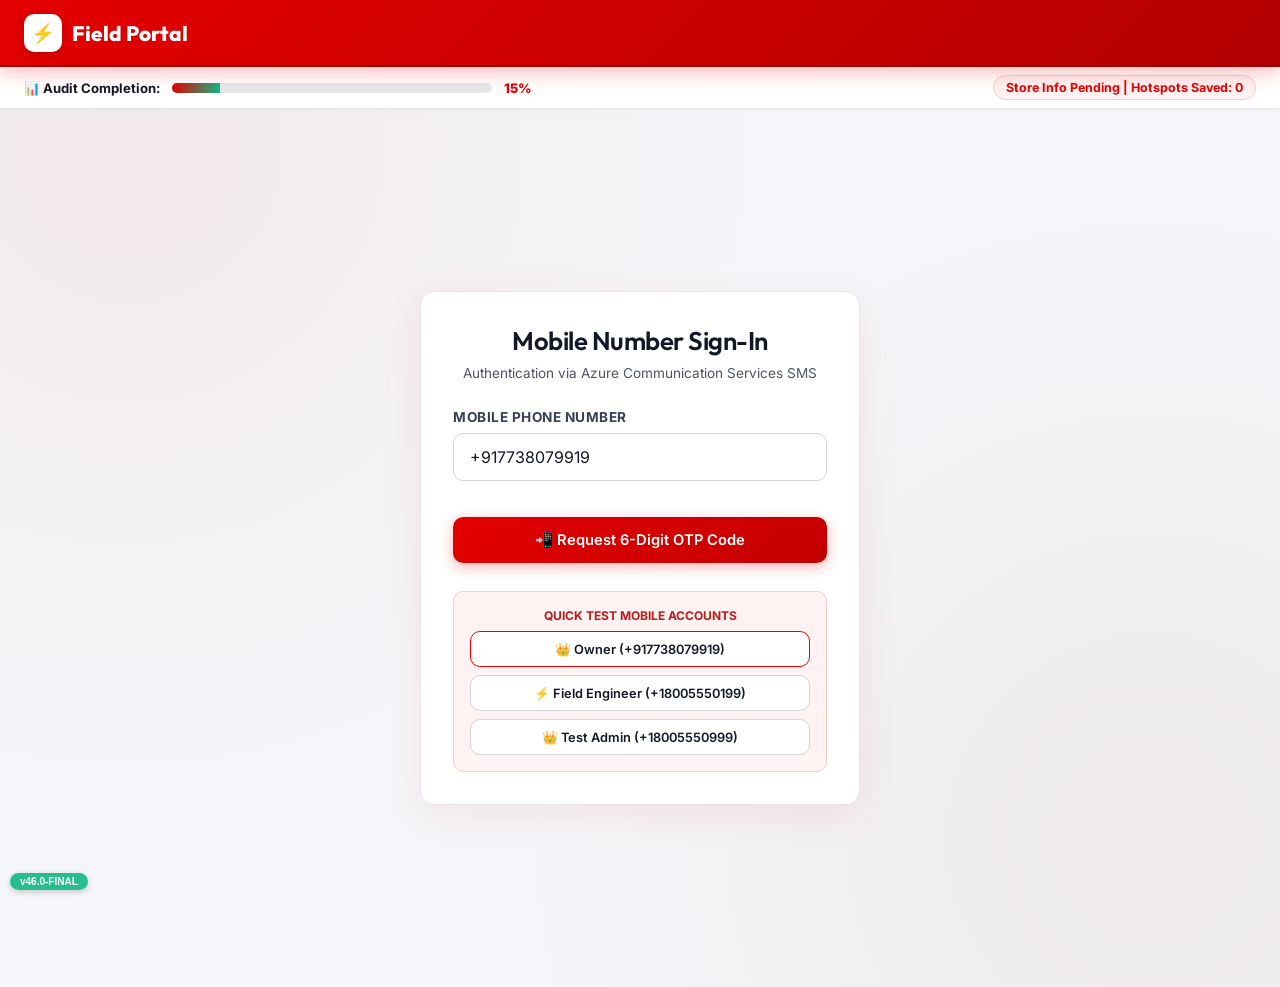
==== frontend/index.html @ d22c5ad5 "FINAL PRODUCTION DEPLOYMENT: Tag release as v46.0-FINAL" ====
<!DOCTYPE html>
<html lang="en">
<head>
    <meta charset="UTF-8">
    <meta name="viewport" content="width=device-width, initial-scale=1.0, maximum-scale=1.0, user-scalable=no">
    <meta name="theme-color" content="#0c1017">
    <meta http-equiv="Cache-Control" content="no-cache, no-store, must-revalidate">
    <meta http-equiv="Pragma" content="no-cache">
    <meta http-equiv="Expires" content="0">
    <meta name="mobile-web-app-capable" content="yes">
    <meta name="apple-mobile-web-app-status-bar-style" content="black-translucent">
    <link rel="manifest" href="manifest.json">
    <link rel="stylesheet" href="css/styles.css">
    <script src="https://cdn.jsdelivr.net/npm/tesseract.js@5/dist/tesseract.min.js"></script>
    <script>
        if ('serviceWorker' in navigator) {
            navigator.serviceWorker.getRegistrations().then(function(registrations) {
                for(let registration of registrations) {
                    registration.unregister();
                }
            });
        }
        if ('caches' in window) {
            caches.keys().then(function(names) {
                for (let name of names) caches.delete(name);
            });
        }
    </script>
</head>
<body>

    <!-- Sticky Mobile App Bar -->
    <header class="glass-header">
        <div class="brand-logo" onclick="app.goHome()" style="cursor: pointer;" title="Go to Home">
            <div class="brand-icon">⚡</div>
            <span class="brand-text">Field Portal</span>
        </div>
        <div class="nav-actions view-hidden" id="nav-actions-auth">
            <button class="btn btn-secondary btn-sm" id="btn-home" onclick="app.goHome()">
                🏠 Home
            </button>
            <div class="user-pill">
                <span id="user-display-mobile">+18005550199</span>
                <span class="role-badge" id="user-role-badge">ENGINEER</span>
            </div>
            <button class="btn btn-secondary btn-sm view-hidden" id="btn-toggle-dashboard">
                📊 Admin
            </button>
            <button class="btn btn-secondary btn-sm" id="btn-logout">
                Sign Out
            </button>
        </div>
    </header>

    <!-- Live Survey Audit Progress Bar -->
    <div id="survey-progress-bar-container" style="background: #ffffff; border-bottom: 1px solid #e5e7eb; padding: 8px 1.5rem; display: flex; align-items: center; justify-content: space-between; gap: 15px; font-size: 0.82rem; font-weight: 600; color: #374151; box-shadow: 0 2px 8px rgba(0,0,0,0.03);">
        <div style="display: flex; align-items: center; gap: 12px; flex: 1;">
            <span style="font-weight: 700; color: #111827;">📊 Audit Completion:</span>
            <div style="flex: 1; max-width: 320px; background: #e5e7eb; height: 10px; border-radius: 999px; overflow: hidden;">
                <div id="survey-progress-fill" style="width: 15%; height: 100%; background: linear-gradient(90deg, #e40000 0%, #10b981 100%); transition: width 0.4s ease;"></div>
            </div>
            <span id="survey-progress-text" style="color: #e40000; font-weight: 800;">15%</span>
        </div>
        <div id="survey-progress-badge" style="background: #fef2f2; color: #e40000; padding: 4px 12px; border-radius: 9999px; border: 1px solid #fecaca; font-size: 0.78rem; font-weight: 700;">
            Store Info Pending | Hotspots Saved: 0
        </div>
    </div>

    <div class="toast-container" id="toast-center"></div>

    <main class="main-content">

        <!-- 1. MOBILE NUMBER + OTP AUTHENTICATION SCREEN -->
        <section id="auth-view" class="auth-container">
            <div class="glass-panel auth-box">
                <div id="otp-step-1">
                    <h2 style="font-size: 1.6rem; margin-bottom: 0.5rem; text-align: center;">Mobile Number Sign-In</h2>
                    <p style="color: var(--text-secondary); text-align: center; font-size: 0.85rem; margin-bottom: 1.75rem;">
                        Authentication via Azure Communication Services SMS
                    </p>

                    <div class="form-group">
                        <label class="form-label" for="auth-mobile">Mobile Phone Number</label>
                        <input type="tel" id="auth-mobile" class="form-input" placeholder="e.g. +917738079919 or 9876543210" value="+917738079919">
                    </div>

                    <button type="button" class="btn btn-primary" style="width: 100%; margin-top: 1rem;" id="btn-send-otp" onclick="app.requestOTP()">
                        📲 Request 6-Digit OTP Code
                    </button>
                </div>

                <div id="otp-step-2" class="view-hidden">
                    <h2 style="font-size: 1.5rem; margin-bottom: 0.4rem; text-align: center;">Enter 6-Digit Verification Code</h2>
                    <p style="color: var(--text-secondary); text-align: center; font-size: 0.85rem; margin-bottom: 1rem;">
                        Sent to <strong id="display-otp-mobile" style="color: var(--accent-cyan);">+18005550199</strong>
                    </p>

                    <div class="otp-grid">
                        <input type="text" maxlength="1" class="otp-field" id="otp-1" inputmode="numeric">
                        <input type="text" maxlength="1" class="otp-field" id="otp-2" inputmode="numeric">
                        <input type="text" maxlength="1" class="otp-field" id="otp-3" inputmode="numeric">
                        <input type="text" maxlength="1" class="otp-field" id="otp-4" inputmode="numeric">
                        <input type="text" maxlength="1" class="otp-field" id="otp-5" inputmode="numeric">
                        <input type="text" maxlength="1" class="otp-field" id="otp-6" inputmode="numeric">
                    </div>

                    <div style="text-align: center; font-size: 0.85rem; color: var(--text-secondary); margin-bottom: 1.25rem;">
                        OTP Expires in: <span id="otp-timer" style="color: var(--accent-cyan); font-weight: 700;">05:00</span>
                    </div>

                    <button type="button" class="btn btn-primary" style="width: 100%;" id="btn-verify-otp" onclick="app.verifyOTP()">
                        🔐 Verify OTP & Access Field Portal
                    </button>

                    <div style="margin-top: 1.25rem; text-align: center;">
                        <a href="#" onclick="app.resetOTPStep(); return false;" style="color: var(--text-secondary); font-size: 0.85rem; text-decoration: none;">Change Mobile Number</a>
                    </div>
                </div>

                <!-- Instant Demo Account Buttons -->
                <div style="margin-top: 1.75rem; background: #fef2f2; border: 1px solid #fecaca; padding: 1rem; border-radius: 10px; text-align: center;">
                    <div style="font-size: 0.75rem; color: #b91c1c; font-weight: 700; text-transform: uppercase; margin-bottom: 8px;">Quick Test Mobile Accounts</div>
                    <div style="display: flex; flex-direction: column; gap: 8px;">
                        <button type="button" class="btn btn-secondary btn-sm" style="border-color: var(--accent-cyan);" onclick="app.fillDemo('+917738079919')">👑 Owner (+917738079919)</button>
                        <button type="button" class="btn btn-secondary btn-sm" onclick="app.fillDemo('+18005550199')">⚡ Field Engineer (+18005550199)</button>
                        <button type="button" class="btn btn-secondary btn-sm" onclick="app.fillDemo('+18005550999')">👑 Test Admin (+18005550999)</button>
                    </div>
                </div>
            </div>
        </section>

        <!-- 2. FIELD ENGINEER MOBILE SURVEY VIEW -->
        <section id="survey-view" class="view-hidden">
            <div class="glass-panel" style="padding: 1rem 1.25rem; margin-bottom: 1.25rem; background: linear-gradient(90deg, #ffffff 0%, #fef2f2 100%); border-left: 4px solid #e40000; display: flex; justify-content: space-between; align-items: center;">
                <div>
                    <span style="font-size: 0.75rem; color: #e40000; font-weight: 700; text-transform: uppercase;">Active Mobile Survey</span>
                    <h3 id="current-store-title" style="font-size: 1.2rem; margin-top: 2px;">Store: Not Started</h3>
                </div>
                <div style="display: flex; gap: 8px; align-items: center;">
                    <button type="button" class="btn btn-secondary btn-sm" onclick="app.openAdminDashboardModal()" style="background: linear-gradient(135deg, #1e293b 0%, #0f172a 100%); color: #38bdf8; border: 1px solid #38bdf8; font-weight: 700; cursor: pointer;">
                        👑 Admin All Stores
                    </button>
                    <span id="survey-id-badge" style="background: #ffffff; color: #e40000; font-weight: 700; padding: 4px 10px; border-radius: 6px; font-size: 0.75rem; border: 1px solid #fecaca;">No ID</span>
                </div>
            </div>

            <!-- Touch Mobile Tab Bar -->
            <div class="tabs-wrapper">
                <div class="tabs-container" id="tabs-bar-container">
                    <button class="tab-btn active" data-tab="tab-1">📋 1. Store & HW</button>
                    <button class="tab-btn" data-tab="tab-2">📡 2. Gate Left</button>
                    <button class="tab-btn" data-tab="tab-3">📡 3. Gate Right</button>
                    <button class="tab-btn" data-tab="tab-4">📡 4. Centre</button>
                    <button class="tab-btn" data-tab="tab-5">📡 5. Reception</button>
                    <button class="tab-btn" data-tab="tab-6">📡 6. Back Office</button>
                    <button class="tab-btn" data-tab="tab-7">📡 7. Back Corner</button>
                    <button class="tab-btn" style="background: linear-gradient(135deg, #e40000 0%, #b30000 100%); color: #ffffff; border-color: #e40000; font-weight: 700; box-shadow: 0 4px 12px rgba(228, 0, 0, 0.3);" onclick="app.promptAddCustomHotspot()">➕ Add Custom Hotspot</button>
                    <button class="tab-btn" data-tab="tab-8">🏆 PDF Export</button>
                </div>
            </div>

            <!-- TAB 1: STORE INFO & HARDWARE AUDIT -->
            <div id="tab-1" class="tab-content active glass-panel" style="padding: 1.5rem;">
                <h3 style="font-size: 1.3rem; margin-bottom: 0.4rem;">Store Metadata & Hardware Inventory</h3>
                <p style="color: var(--text-secondary); margin-bottom: 1.5rem; font-size: 0.85rem;">Enter store site location and verify physical repeating & small cell hardware status.</p>

                <div class="form-group">
                    <label class="form-label" for="store-name-input">Store Name / Site ID</label>
                    <input type="text" id="store-name-input" class="form-input" placeholder="e.g. AOR MUAR-6090 Seawood" value="AOR MUAR-6090 Seawood">
                </div>

                <div class="hardware-grid">
                    <!-- Repeater Card -->
                    <div class="glass-panel hardware-card">
                        <h4 style="font-size: 1.1rem; margin-bottom: 1rem; color: var(--accent-cyan);">📡 Network Repeater</h4>
                        
                        <div class="toggle-row">
                            <span style="font-weight: 500; font-size: 0.9rem;">Repeater Present</span>
                            <label class="switch">
                                <input type="checkbox" id="toggle-rep-present" checked>
                                <span class="slider"></span>
                            </label>
                        </div>

                        <div class="toggle-row">
                            <span style="font-weight: 500; font-size: 0.9rem;">Repeater Working</span>
                            <label class="switch">
                                <input type="checkbox" id="toggle-rep-working" checked>
                                <span class="slider"></span>
                            </label>
                        </div>

                        <div class="form-group" style="margin-top: 1rem;">
                            <label class="form-label">Physical Photo Proof</label>
                            <div class="dropzone-box" id="drop-repeater" onclick="document.getElementById('file-rep').click();">
                                <div class="dropzone-icon">📷</div>
                                <div style="font-weight: 600; font-size: 0.9rem;">Take / Select Repeater Snap</div>
                                <img src="" id="thumb-repeater" class="thumb-preview" alt="Repeater Preview">
                                <input type="file" id="file-rep" accept="image/*" capture="environment" style="display: none;" onchange="app.handlePhotoUpload(this, 'repeater')">
                            </div>
                        </div>
                    </div>

                    <!-- 5G Small Cell Card -->
                    <div class="glass-panel hardware-card" style="border-left-color: var(--accent-violet);">
                        <h4 style="font-size: 1.1rem; margin-bottom: 1rem; color: var(--accent-violet);">⚡ 5G Small Cell</h4>
                        
                        <div class="toggle-row">
                            <span style="font-weight: 500; font-size: 0.9rem;">5G Small Cell Present</span>
                            <label class="switch">
                                <input type="checkbox" id="toggle-sc-present" checked>
                                <span class="slider"></span>
                            </label>
                        </div>

                        <div class="toggle-row">
                            <span style="font-weight: 500; font-size: 0.9rem;">5G Small Cell Working</span>
                            <label class="switch">
                                <input type="checkbox" id="toggle-sc-working" checked>
                                <span class="slider"></span>
                            </label>
                        </div>

                        <div class="form-group" style="margin-top: 1rem;">
                            <label class="form-label">Physical Photo Proof</label>
                            <div class="dropzone-box" id="drop-sc" onclick="document.getElementById('file-sc').click();">
                                <div class="dropzone-icon">📷</div>
                                <div style="font-weight: 600; font-size: 0.9rem;">Take / Select Small Cell Snap</div>
                                <img src="" id="thumb-sc" class="thumb-preview" alt="Small Cell Preview">
                                <input type="file" id="file-sc" accept="image/*" capture="environment" style="display: none;" onchange="app.handlePhotoUpload(this, 'sc')">
                            </div>
                        </div>
                    </div>
                </div>

                <div class="form-group" style="margin-top: 1.5rem;">
                    <label class="form-label" for="store-remarks-input">📝 General Store Audit Remarks / Engineer Notes (Optional)</label>
                    <textarea id="store-remarks-input" class="form-input" rows="2" style="resize: vertical; font-family: inherit;" placeholder="Enter site access issues, power backup details, overall coverage observations..."></textarea>
                </div>

                <div style="margin-top: 2rem;">
                    <button class="btn btn-primary" id="btn-save-tab-1" onclick="app.saveStoreHardwareAudit()">
                        💾 Save Hardware Audit & Proceed ➔
                    </button>
                </div>
            </div>

            <div id="hotspots-container-block"></div>

            <!-- TAB 8: FINAL PREVIEW & EXECUTIVE PDF/EXCEL EXPORT -->
            <div id="tab-8" class="tab-content glass-panel" style="padding: 1.5rem;">
                <div style="margin-bottom: 1.5rem; border-bottom: 1px solid var(--border-glass); padding-bottom: 1rem;">
                    <span style="color: var(--accent-cyan); font-size: 0.75rem; font-weight: 700; text-transform: uppercase;">Audit Export Center</span>
                    <h3 style="font-size: 1.4rem; margin-top: 2px;">Executive Audit Report & Export Center (PDF / Excel)</h3>
                </div>

                <div class="form-group" style="margin-bottom: 1.5rem; background: rgba(255,255,255,0.03); padding: 1rem; border-radius: var(--radius-sm); border: 1px solid var(--border-glass);">
                    <label class="form-label" for="store-remarks-input" style="font-weight: 600; color: var(--accent-cyan);">📝 Final Overall Field Audit Remarks / Site Issues (Optional)</label>
                    <textarea id="store-remarks-input" class="form-input" rows="3" style="resize: vertical; font-family: inherit;" placeholder="Enter overall store site observations, hardware constraints, coverage issues, or recommendations..."></textarea>
                </div>

                <div style="display: flex; gap: 10px; margin-bottom: 1.5rem; flex-wrap: wrap;">
                    <button class="btn btn-primary" id="btn-download-pdf" onclick="app.downloadExecutivePDF()">
                        📑 Export Executive PDF Report
                    </button>
                    <button class="btn btn-primary" style="background: linear-gradient(135deg, #10b981 0%, #059669 100%); border-color: #059669;" id="btn-download-excel" onclick="app.downloadExecutiveExcel()">
                        📊 Export Store Excel (.csv) Report
                    </button>
                    <button class="btn btn-secondary" onclick="app.copyExecutiveSummary()">
                        📋 Copy Summary Text
                    </button>
                    <button class="btn btn-secondary" style="background: #25D366; color: #ffffff; border-color: #25D366; font-weight: 700;" onclick="app.shareViaWhatsApp()">
                        💬 Share on WhatsApp
                    </button>
                    <button class="btn btn-secondary" style="background: #0088cc; color: #ffffff; border-color: #0088cc; font-weight: 700;" onclick="app.shareViaTelegram()">
                        ✈️ Share on Telegram
                    </button>
                    <button class="btn btn-secondary" onclick="app.refreshReportPreview()">
                        🔄 Refresh Preview
                    </button>
                </div>

                <div style="background: #ffffff; border-radius: var(--radius-sm); padding: 0.5rem; box-shadow: 0 10px 30px rgba(0,0,0,0.6); overflow-y: auto; max-height: 600px; border: 1px solid var(--border-glass);" id="report-preview-viewport">
                    <div style="padding: 2rem; text-align: center; color: #718096;">
                        ⏳ Loading report preview...
                    </div>
                </div>
            </div>
        </section>

        <!-- 3. REPORT AUTHENTICATOR / OWNER EXECUTIVE COMMAND CENTER -->
        <section id="admin-view" class="view-hidden">
            <div style="display: flex; justify-content: space-between; align-items: center; margin-bottom: 1.5rem; flex-wrap: wrap; gap: 1rem;">
                <div>
                    <span style="font-size: 0.75rem; color: var(--accent-violet); font-weight: 700; text-transform: uppercase;">Owner & Report Authenticator Command Center</span>
                    <h2 style="font-size: 1.6rem; margin-top: 2px;">📊 Master Store Audit Analytics & Exports</h2>
                </div>
                <div>
                    <button class="btn btn-primary" style="background: linear-gradient(135deg, #10b981 0%, #059669 100%);" onclick="app.downloadFilteredExcel()">
                        📥 Export Master Excel (.csv) Spreadsheet
                    </button>
                </div>
            </div>

            <!-- KPI Scorecard Grid -->
            <div class="kpi-grid">
                <div class="glass-panel kpi-stat-card">
                    <div class="kpi-number" id="stat-total-surveys">0</div>
                    <div class="kpi-title">Completed Store Audits</div>
                </div>
                <div class="glass-panel kpi-stat-card" style="border-bottom-color: var(--accent-cyan);">
                    <div class="kpi-number" id="stat-total-engineers">0</div>
                    <div class="kpi-title">Active Field Engineers</div>
                </div>
                <div class="glass-panel kpi-stat-card">
                    <div class="kpi-number" id="stat-total-hotspots">0</div>
                    <div class="kpi-title">Hotspots Surveyed</div>
                </div>
                <div class="glass-panel kpi-stat-card" style="border-bottom-color: var(--success-green);">
                    <div class="kpi-number" id="stat-repeater-rate" style="color: var(--success-green); -webkit-text-fill-color: initial;">100%</div>
                    <div class="kpi-title">Repeater Operational Rate</div>
                </div>
            </div>

            <!-- Master Excel Data Sheet Container -->
            <div class="glass-panel" style="padding: 1.5rem;">
                <div style="display: flex; justify-content: space-between; align-items: center; margin-bottom: 1rem; flex-wrap: wrap; gap: 10px;">
                    <h3 style="font-size: 1.2rem; font-family: 'Outfit', sans-serif;">📋 Live Store Survey Master Ledger</h3>
                    
                    <div style="max-width: 280px; width: 100%;">
                        <input type="text" id="admin-search-input" class="form-input" placeholder="🔍 Quick Search ID, Name..." style="min-height: 38px; font-size: 0.85rem;" oninput="app.filterAdminTable()">
                    </div>
                </div>

                <!-- Advanced Date Range & Store Selection Filters -->
                <div style="display: flex; gap: 12px; align-items: center; flex-wrap: wrap; margin-bottom: 1.25rem; background: hsla(222, 35%, 15%, 0.6); padding: 0.85rem 1.25rem; border-radius: 10px; border: 1px solid var(--border-glass);">
                    <div>
                        <label style="font-size: 0.75rem; color: var(--accent-cyan); font-weight: 700; display: block; margin-bottom: 4px;">📅 Start Date</label>
                        <input type="date" id="admin-start-date" class="form-input" style="padding: 6px 10px; font-size: 0.85rem;" onchange="app.filterAdminTable()">
                    </div>
                    <div>
                        <label style="font-size: 0.75rem; color: var(--accent-cyan); font-weight: 700; display: block; margin-bottom: 4px;">📅 End Date</label>
                        <input type="date" id="admin-end-date" class="form-input" style="padding: 6px 10px; font-size: 0.85rem;" onchange="app.filterAdminTable()">
                    </div>
                    <div>
                        <label style="font-size: 0.75rem; color: var(--accent-cyan); font-weight: 700; display: block; margin-bottom: 4px;">🏪 Store Site Filter</label>
                        <select id="admin-store-filter" class="form-input" style="padding: 6px 10px; font-size: 0.85rem; min-width: 180px;" onchange="app.filterAdminTable()">
                            <option value="">All Stores</option>
                        </select>
                    </div>
                    <div style="margin-top: 18px; display: flex; gap: 8px;">
                        <button class="btn btn-secondary btn-sm" onclick="app.resetAdminFilters()">🔄 Reset Filters</button>
                        <button class="btn btn-primary btn-sm" style="background: linear-gradient(135deg, #10b981 0%, #059669 100%);" onclick="app.downloadFilteredExcel()">📥 Export Filtered Excel</button>
                    </div>
                </div>

                <div class="data-table-container" style="max-height: 600px; overflow-y: auto;">
                    <table class="data-table" id="admin-surveys-table">
                        <thead>
                            <tr>
                                <th>Audit ID</th>
                                <th>Store Site Name</th>
                                <th>Engineer Mobile</th>
                                <th>Repeater Unit</th>
                                <th>5G Small Cell</th>
                                <th>Hotspots</th>
                                <th>Audit Date</th>
                                <th>Actions</th>
                            </tr>
                        </thead>
                        <tbody id="admin-table-body">
                            <tr>
                                <td colspan="8" style="text-align: center; padding: 2rem; color: var(--text-secondary);">Loading master survey records...</td>
                            </tr>
                        </tbody>
                    </table>
                </div>
            </div>
        </section>

    </main>

    <!-- Image Lightbox Preview Modal -->
    <div id="image-lightbox-modal" style="display: none; position: fixed; inset: 0; background: rgba(0,0,0,0.85); z-index: 9999; backdrop-filter: blur(5px); justify-content: center; align-items: center; padding: 1.5rem;" onclick="app.closeImageModal()">
        <div style="position: relative; max-width: 90vw; max-height: 90vh;" onclick="event.stopPropagation()">
            <button onclick="app.closeImageModal()" style="position: absolute; top: -15px; right: -15px; background: #e40000; color: #fff; border: none; width: 32px; height: 32px; border-radius: 50%; font-size: 1.2rem; font-weight: bold; cursor: pointer; box-shadow: 0 4px 12px rgba(0,0,0,0.3); z-index: 10;">×</button>
            <img id="lightbox-image-element" src="" style="max-width: 90vw; max-height: 85vh; border-radius: 12px; box-shadow: 0 10px 40px rgba(0,0,0,0.8); border: 2px solid #ffffff;">
        </div>
    </div>

    <!-- ADMIN ALL STORES HISTORY & AUDIT MODAL -->
    <div id="admin-dashboard-modal" style="display: none; position: fixed; inset: 0; background: rgba(0,0,0,0.85); z-index: 9999; backdrop-filter: blur(6px); justify-content: center; align-items: center; padding: 1rem;">
        <div class="glass-panel" style="width: 95%; max-width: 1100px; max-height: 90vh; overflow-y: auto; padding: 1.5rem; background: #0f172a; border: 1px solid rgba(56, 189, 248, 0.3); color: #f8fafc; border-radius: 12px; box-shadow: 0 20px 50px rgba(0,0,0,0.9);">
            
            <div style="display: flex; justify-content: space-between; align-items: center; border-bottom: 1px solid #1e293b; padding-bottom: 1rem; margin-bottom: 1rem;">
                <div>
                    <span style="color: #38bdf8; font-size: 0.75rem; font-weight: 700; text-transform: uppercase;">Enterprise Audit Center</span>
                    <h3 style="font-size: 1.4rem; color: #ffffff; margin: 2px 0 0 0;">👑 Admin All Stores Audit History & Reports</h3>
                </div>
                <button onclick="app.closeAdminDashboardModal()" style="background: #e40000; color: #fff; border: none; padding: 6px 14px; font-weight: 700; cursor: pointer; border-radius: 6px;">✕ Close</button>
            </div>

            <!-- Admin KPI Stats -->
            <div style="display: grid; grid-template-columns: repeat(auto-fit, minmax(180px, 1fr)); gap: 1rem; margin-bottom: 1.5rem;">
                <div style="background: #1e293b; padding: 1rem; border-radius: 8px; border-left: 4px solid #38bdf8;">
                    <div style="font-size: 0.75rem; color: #94a3b8; text-transform: uppercase;">Total Stores Audited</div>
                    <div style="font-size: 1.6rem; font-weight: 800; color: #38bdf8;" id="admin-stat-total-surveys">0</div>
                </div>
                <div style="background: #1e293b; padding: 1rem; border-radius: 8px; border-left: 4px solid #10b981;">
                    <div style="font-size: 0.75rem; color: #94a3b8; text-transform: uppercase;">Hotspots Monitored</div>
                    <div style="font-size: 1.6rem; font-weight: 800; color: #10b981;" id="admin-stat-total-hotspots">0</div>
                </div>
                <div style="background: #1e293b; padding: 1rem; border-radius: 8px; border-left: 4px solid #f59e0b;">
                    <div style="font-size: 0.75rem; color: #94a3b8; text-transform: uppercase;">Repeater Health Rate</div>
                    <div style="font-size: 1.6rem; font-weight: 800; color: #f59e0b;" id="admin-stat-rep-rate">100%</div>
                </div>
            </div>

            <!-- Filter & Bulk Download -->
            <div style="display: flex; justify-content: space-between; gap: 10px; margin-bottom: 1rem; flex-wrap: wrap;">
                <input type="text" id="admin-search-input" class="form-input" style="flex: 1; min-width: 250px; background: #1e293b; color: #fff; border-color: #334155;" placeholder="🔍 Search Store Name, Audit ID (#SRV-X), or Mobile..." onkeyup="app.filterAdminStoreTable()">
                <button class="btn btn-primary" style="background: linear-gradient(135deg, #10b981 0%, #059669 100%); border-color: #059669;" onclick="app.downloadAdminBulkCSV()">
                    📥 Download Master Excel (.csv) - All Stores
                </button>
            </div>

            <!-- Stores Table -->
            <div style="overflow-x: auto; max-height: 450px;">
                <table style="width: 100%; border-collapse: collapse; text-align: left; font-size: 0.85rem;" id="admin-stores-table">
                    <thead>
                        <tr style="background: #1e293b; color: #94a3b8; text-transform: uppercase; font-size: 0.75rem;">
                            <th style="padding: 10px; border-bottom: 1px solid #334155;">Audit ID</th>
                            <th style="padding: 10px; border-bottom: 1px solid #334155;">Store Site Name</th>
                            <th style="padding: 10px; border-bottom: 1px solid #334155;">Repeater</th>
                            <th style="padding: 10px; border-bottom: 1px solid #334155;">Small Cell</th>
                            <th style="padding: 10px; border-bottom: 1px solid #334155;">Hotspots</th>
                            <th style="padding: 10px; border-bottom: 1px solid #334155;">Date</th>
                            <th style="padding: 10px; border-bottom: 1px solid #334155; text-align: center;">Actions</th>
                        </tr>
                    </thead>
                    <tbody id="admin-modal-table-body">
                        <tr>
                            <td colspan="7" style="text-align: center; padding: 2rem; color: #94a3b8;">Loading store audit records...</td>
                        </tr>
                    </tbody>
                </table>
            </div>
        </div>
    </div>

    <script src="js/api.js?v=46.0-FINAL"></script>
    <script src="js/app.js?v=46.0-FINAL"></script>
    <script>
        window.addEventListener('DOMContentLoaded', () => {
            const badge = document.createElement('div');
            badge.id = 'version-badge';
            badge.innerText = 'v46.0-FINAL';
            badge.style.cssText = 'position:fixed;bottom:10px;left:10px;z-index:99999;background:rgba(16,185,129,0.9);color:#fff;font-size:10px;font-weight:800;padding:3px 10px;border-radius:12px;font-family:sans-serif;pointer-events:none;box-shadow:0 2px 6px rgba(0,0,0,0.2);';
            document.body.appendChild(badge);
        });
    </script>
</body>
</html>
---- frontend/css/styles.css ----
@import url('https://fonts.googleapis.com/css2?family=Inter:wght@300;400;500;600;700&family=Outfit:wght@400;500;600;700;800&display=swap');

:root {
    /* Red & White Telecom Enterprise Brand Tokens */
    --bg-main: #f4f6f9;
    --bg-surface: #ffffff;
    --bg-card: #ffffff;
    --bg-card-hover: #fef2f2;
    
    --accent-red: #e40000;
    --accent-red-hover: #c40000;
    --accent-red-glow: rgba(228, 0, 0, 0.25);
    
    --accent-cyan: #e40000;          /* Vibrant Airtel Red */
    --accent-cyan-glow: rgba(228, 0, 0, 0.25);
    --accent-violet: #8b0000;        /* Deep Burgundy Red */
    --accent-violet-glow: rgba(139, 0, 0, 0.2);
    
    --success-green: #10b981;
    --success-glow: rgba(16, 185, 129, 0.2);
    --danger-red: #e40000;
    --danger-glow: rgba(228, 0, 0, 0.25);

    --text-primary: #111827;
    --text-secondary: #4b5563;
    --text-muted: #6b7280;
    
    --border-glass: #e5e7eb;
    --radius-sm: 10px;
    --radius-md: 14px;
    --radius-lg: 20px;
}

* {
    box-sizing: border-box;
    margin: 0;
    padding: 0;
    font-family: 'Inter', -apple-system, BlinkMacSystemFont, sans-serif;
    -webkit-tap-highlight-color: transparent;
}

body {
    background-color: var(--bg-main);
    background-image: 
        radial-gradient(circle at 10% 15%, rgba(228, 0, 0, 0.05) 0%, transparent 45%),
        radial-gradient(circle at 90% 85%, rgba(139, 0, 0, 0.05) 0%, transparent 45%);
    color: var(--text-primary);
    min-height: 100vh;
    display: flex;
    flex-direction: column;
    overflow-x: hidden;
}

h1, h2, h3, h4, h5 {
    font-family: 'Outfit', sans-serif;
    letter-spacing: -0.5px;
    font-weight: 600;
    color: #111827;
}

/* Red & White Panels */
.glass-panel {
    background: #ffffff;
    border: 1px solid #e5e7eb;
    box-shadow: 0 4px 20px rgba(228, 0, 0, 0.06);
    border-radius: var(--radius-md);
}

.glass-header {
    background: linear-gradient(135deg, #e40000 0%, #b30000 100%);
    border-bottom: 2px solid #990000;
    position: sticky;
    top: 0;
    z-index: 100;
    padding: 0.85rem 1.5rem;
    display: flex;
    justify-content: space-between;
    align-items: center;
    box-shadow: 0 4px 20px rgba(228, 0, 0, 0.3);
}

/* Header Branding */
.brand-logo {
    display: flex;
    align-items: center;
    gap: 10px;
}

.brand-icon {
    width: 38px;
    height: 38px;
    background: #ffffff;
    border-radius: var(--radius-sm);
    display: flex;
    align-items: center;
    justify-content: center;
    font-size: 1.2rem;
    font-weight: 800;
    color: #e40000;
    box-shadow: 0 2px 8px rgba(0, 0, 0, 0.15);
}

.brand-text {
    font-family: 'Outfit', sans-serif;
    font-size: 1.3rem;
    font-weight: 800;
    color: #ffffff;
    -webkit-text-fill-color: #ffffff;
}

/* Navigation Actions */
.nav-actions {
    display: flex;
    align-items: center;
    gap: 0.75rem;
}

.user-pill {
    background: rgba(255, 255, 255, 0.2);
    border: 1px solid rgba(255, 255, 255, 0.3);
    padding: 5px 14px;
    border-radius: 9999px;
    display: flex;
    align-items: center;
    gap: 6px;
    font-size: 0.82rem;
    color: #ffffff;
    font-weight: 600;
}

.role-badge {
    background: #ffffff;
    color: #e40000;
    font-weight: 800;
    padding: 2px 8px;
    border-radius: 9999px;
    font-size: 0.7rem;
    text-transform: uppercase;
    letter-spacing: 0.5px;
}

/* Red & White Buttons */
.btn {
    min-height: 46px;
    padding: 10px 18px;
    border-radius: var(--radius-sm);
    font-weight: 600;
    font-size: 0.92rem;
    cursor: pointer;
    transition: all 0.2s cubic-bezier(0.16, 1, 0.3, 1);
    border: none;
    display: inline-flex;
    align-items: center;
    gap: 8px;
    justify-content: center;
    user-select: none;
}

.btn-primary {
    background: linear-gradient(135deg, #e40000 0%, #c40000 100%);
    color: #ffffff;
    box-shadow: 0 4px 14px rgba(228, 0, 0, 0.3);
}

.btn-primary:active, .btn-primary:hover {
    transform: translateY(-2px);
    box-shadow: 0 6px 20px rgba(228, 0, 0, 0.4);
    background: linear-gradient(135deg, #cc0000 0%, #a30000 100%);
}

.btn-secondary {
    background: #ffffff;
    color: #111827;
    border: 1px solid #d1d5db;
}

.btn-secondary:hover {
    background: #f9fafb;
    border-color: #e40000;
    color: #e40000;
}

.btn-sm {
    min-height: 36px;
    padding: 6px 12px;
    font-size: 0.8rem;
}

/* Authentication Screen */
.auth-container {
    display: flex;
    align-items: center;
    justify-content: center;
    min-height: calc(100vh - 70px);
    padding: 1.5rem;
}

.auth-box {
    width: 100%;
    max-width: 440px;
    padding: 2rem;
    position: relative;
    background: #ffffff;
    border: 1px solid #e5e7eb;
    box-shadow: 0 10px 40px rgba(228, 0, 0, 0.08);
}

.form-group {
    margin-bottom: 1.25rem;
}

.form-label {
    display: block;
    font-size: 0.85rem;
    font-weight: 700;
    color: #374151;
    margin-bottom: 8px;
    text-transform: uppercase;
    letter-spacing: 0.5px;
}

.form-input {
    width: 100%;
    min-height: 48px;
    background: #ffffff;
    border: 1.5px solid #d1d5db;
    border-radius: var(--radius-sm);
    padding: 12px 16px;
    color: #111827;
    font-size: 1rem;
    transition: all 0.2s ease;
}

.form-input:focus {
    outline: none;
    border-color: #e40000;
    box-shadow: 0 0 0 3px rgba(228, 0, 0, 0.15);
}

/* Mobile 6-Digit OTP Input Grid */
.otp-grid {
    display: flex;
    gap: 8px;
    justify-content: center;
    margin: 1.5rem 0;
}

.otp-field {
    width: 48px;
    height: 56px;
    text-align: center;
    font-size: 1.5rem;
    font-weight: 700;
    font-family: 'Outfit', sans-serif;
    background: #ffffff;
    border: 2px solid #d1d5db;
    border-radius: var(--radius-sm);
    color: #e40000;
}

.otp-field:focus {
    outline: none;
    border-color: #e40000;
    box-shadow: 0 0 0 3px rgba(228, 0, 0, 0.15);
}

/* Tabbed Navigation Bar */
.main-content {
    max-width: 1200px;
    width: 100%;
    margin: 1.5rem auto;
    padding: 0 1.25rem;
    flex: 1;
}

.tabs-wrapper {
    margin-bottom: 1.5rem;
    position: sticky;
    top: 60px;
    z-index: 90;
}

.tabs-container {
    display: flex;
    gap: 8px;
    overflow-x: auto;
    padding-bottom: 6px;
    -webkit-overflow-scrolling: touch;
    scrollbar-width: none;
}

.tabs-container::-webkit-scrollbar {
    display: none;
}

.tab-btn {
    background: #ffffff;
    border: 1px solid #d1d5db;
    color: #374151;
    padding: 10px 18px;
    border-radius: var(--radius-sm);
    font-family: 'Outfit', sans-serif;
    font-size: 0.9rem;
    font-weight: 600;
    cursor: pointer;
    white-space: nowrap;
    transition: all 0.2s ease;
    display: flex;
    align-items: center;
    gap: 6px;
    box-shadow: 0 2px 6px rgba(0, 0, 0, 0.04);
}

.tab-btn.active {
    background: linear-gradient(135deg, #e40000 0%, #b30000 100%);
    color: #ffffff;
    border-color: #e40000;
    box-shadow: 0 4px 14px rgba(228, 0, 0, 0.3);
}

.tab-content {
    display: none;
    animation: fadeIn 0.3s cubic-bezier(0.16, 1, 0.3, 1);
}

.tab-content.active {
    display: block;
}

@keyframes fadeIn {
    from { opacity: 0; transform: translateY(6px); }
    to { opacity: 1; transform: translateY(0); }
}

/* Hardware Toggles & Cards */
.hardware-grid {
    display: grid;
    grid-template-columns: repeat(auto-fit, minmax(260px, 1fr));
    gap: 1.25rem;
    margin-top: 1.25rem;
}

.hardware-card {
    padding: 1.25rem;
    border-left: 4px solid #e40000;
    background: #ffffff;
}

.toggle-row {
    display: flex;
    justify-content: space-between;
    align-items: center;
    margin-bottom: 1rem;
    padding-bottom: 0.75rem;
    border-bottom: 1px solid #f3f4f6;
}

/* Animated Switch */
.switch {
    position: relative;
    display: inline-block;
    width: 52px;
    height: 28px;
}

.switch input {
    opacity: 0;
    width: 0;
    height: 0;
}

.slider {
    position: absolute;
    cursor: pointer;
    top: 0; left: 0; right: 0; bottom: 0;
    background-color: #d1d5db;
    transition: .3s cubic-bezier(0.16, 1, 0.3, 1);
    border-radius: 9999px;
}

.slider:before {
    position: absolute;
    content: "";
    height: 20px;
    width: 20px;
    left: 4px;
    bottom: 4px;
    background-color: #ffffff;
    transition: .3s cubic-bezier(0.16, 1, 0.3, 1);
    border-radius: 50%;
    box-shadow: 0 2px 4px rgba(0,0,0,0.2);
}

input:checked + .slider {
    background-color: #e40000;
    box-shadow: 0 0 12px rgba(228, 0, 0, 0.3);
}

input:checked + .slider:before {
    transform: translateX(24px);
    background-color: #ffffff;
}

/* Red & White Dropzone Box */
.dropzone-box {
    border: 2px dashed #fca5a5;
    border-radius: var(--radius-sm);
    padding: 1.25rem 1rem;
    text-align: center;
    cursor: pointer;
    transition: all 0.2s ease;
    background: #fef2f2;
}

.dropzone-box:active, .dropzone-box:hover {
    border-color: #e40000;
    background: #ffe4e4;
}

.dropzone-icon {
    font-size: 2rem;
    color: #e40000;
    margin-bottom: 0.4rem;
}

.thumb-preview {
    max-width: 100%;
    max-height: 160px;
    border-radius: 8px;
    margin-top: 0.75rem;
    border: 1px solid #e5e7eb;
    display: none;
    margin-left: auto;
    margin-right: auto;
}

/* Data Tables & Cards */
.data-table-container {
    margin-top: 1.25rem;
    overflow-x: auto;
}

.data-table {
    width: 100%;
    border-collapse: collapse;
    background: #ffffff;
    border-radius: var(--radius-sm);
    overflow: hidden;
    border: 1px solid #e5e7eb;
}

.data-table th {
    background: #fef2f2;
    font-family: 'Outfit', sans-serif;
    font-size: 0.8rem;
    text-transform: uppercase;
    color: #b91c1c;
    border-bottom: 2px solid #fecaca;
    padding: 12px 14px;
}

.data-table td {
    padding: 12px 14px;
    text-align: left;
    border-bottom: 1px solid #f3f4f6;
    color: #1f2937;
}

.val-highlight-5g { color: #e40000; font-weight: 700; }
.val-highlight-4g { color: #990000; font-weight: 700; }

/* Notification Toast */
.toast-container {
    position: fixed;
    bottom: 20px;
    right: 20px;
    left: 20px;
    z-index: 1000;
    display: flex;
    flex-direction: column;
    gap: 8px;
    pointer-events: none;
}

.toast {
    pointer-events: auto;
    background: #ffffff;
    border-left: 4px solid #e40000;
    padding: 14px 18px;
    border-radius: var(--radius-sm);
    box-shadow: 0 10px 30px rgba(0,0,0,0.12);
    display: flex;
    align-items: center;
    gap: 10px;
    animation: slideUp 0.3s cubic-bezier(0.16, 1, 0.3, 1);
    border: 1px solid #e5e7eb;
    font-size: 0.9rem;
    color: #111827;
}

.toast.error { border-left-color: #ef4444; }
.toast.success { border-left-color: #10b981; }

@keyframes slideUp {
    from { transform: translateY(100%); opacity: 0; }
    to { transform: translateY(0); opacity: 1; }
}

.spinner {
    border: 3px solid rgba(228, 0, 0, 0.2);
    border-top: 3px solid #e40000;
    border-radius: 50%;
    width: 20px;
    height: 20px;
    animation: spin 0.8s linear infinite;
    display: inline-block;
}

@keyframes spin {
    0% { transform: rotate(0deg); }
    100% { transform: rotate(360deg); }
}

/* KPI Scorecard Grid */
.kpi-grid {
    display: grid;
    grid-template-columns: repeat(auto-fit, minmax(200px, 1fr));
    gap: 1rem;
    margin-bottom: 2rem;
}

.kpi-stat-card {
    padding: 1.25rem;
    background: #ffffff;
    border-bottom: 4px solid #e40000;
}

.kpi-number {
    font-size: 2.2rem;
    font-weight: 800;
    font-family: 'Outfit', sans-serif;
    color: #e40000;
    background: none;
    -webkit-text-fill-color: initial;
}

.kpi-title {
    font-size: 0.8rem;
    color: #4b5563;
    text-transform: uppercase;
    margin-top: 2px;
    font-weight: 600;
}

.view-hidden { display: none !important; }

/* Responsive Adjustments */
@media (max-width: 600px) {
    .main-content { padding: 0 0.85rem; }
    .auth-box { padding: 1.5rem; }
    .glass-header { padding: 0.75rem 1rem; }
    .brand-text { font-size: 1.1rem; }
    .btn { width: 100%; }
}
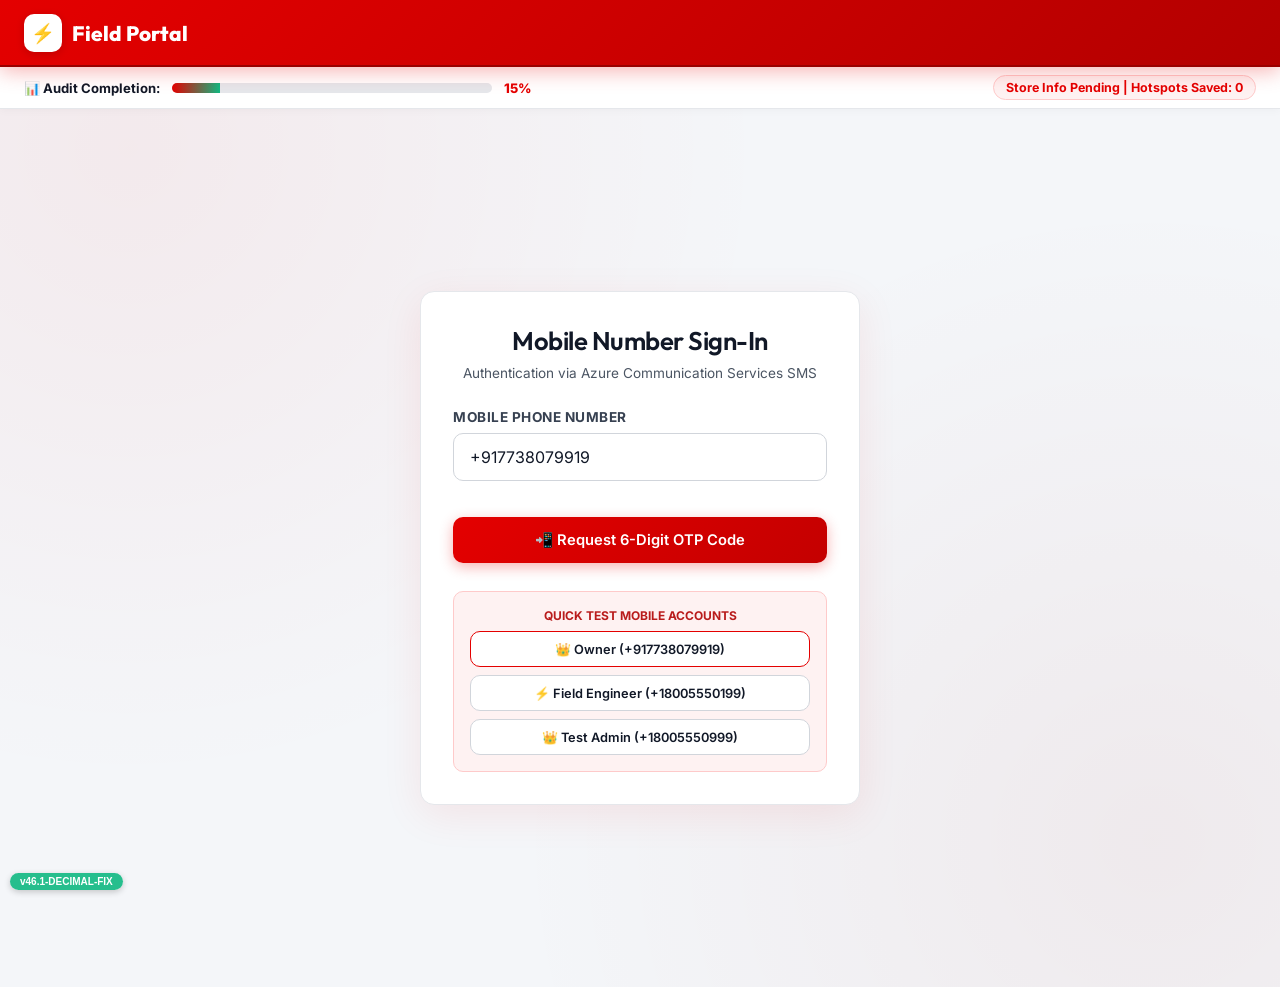
==== commit c9a83ff9: "v46.1-DECIMAL-FIX: Add automatic decimal recovery converting 217 to 21.7 and normalizing spaces/comm" ====
--- a/frontend/index.html
+++ b/frontend/index.html
@@ -448,13 +448,13 @@
         </div>
     </div>
 
-    <script src="js/api.js?v=46.0-FINAL"></script>
-    <script src="js/app.js?v=46.0-FINAL"></script>
+    <script src="js/api.js?v=46.1-DECIMAL-FIX"></script>
+    <script src="js/app.js?v=46.1-DECIMAL-FIX"></script>
     <script>
         window.addEventListener('DOMContentLoaded', () => {
             const badge = document.createElement('div');
             badge.id = 'version-badge';
-            badge.innerText = 'v46.0-FINAL';
+            badge.innerText = 'v46.1-DECIMAL-FIX';
             badge.style.cssText = 'position:fixed;bottom:10px;left:10px;z-index:99999;background:rgba(16,185,129,0.9);color:#fff;font-size:10px;font-weight:800;padding:3px 10px;border-radius:12px;font-family:sans-serif;pointer-events:none;box-shadow:0 2px 6px rgba(0,0,0,0.2);';
             document.body.appendChild(badge);
         });
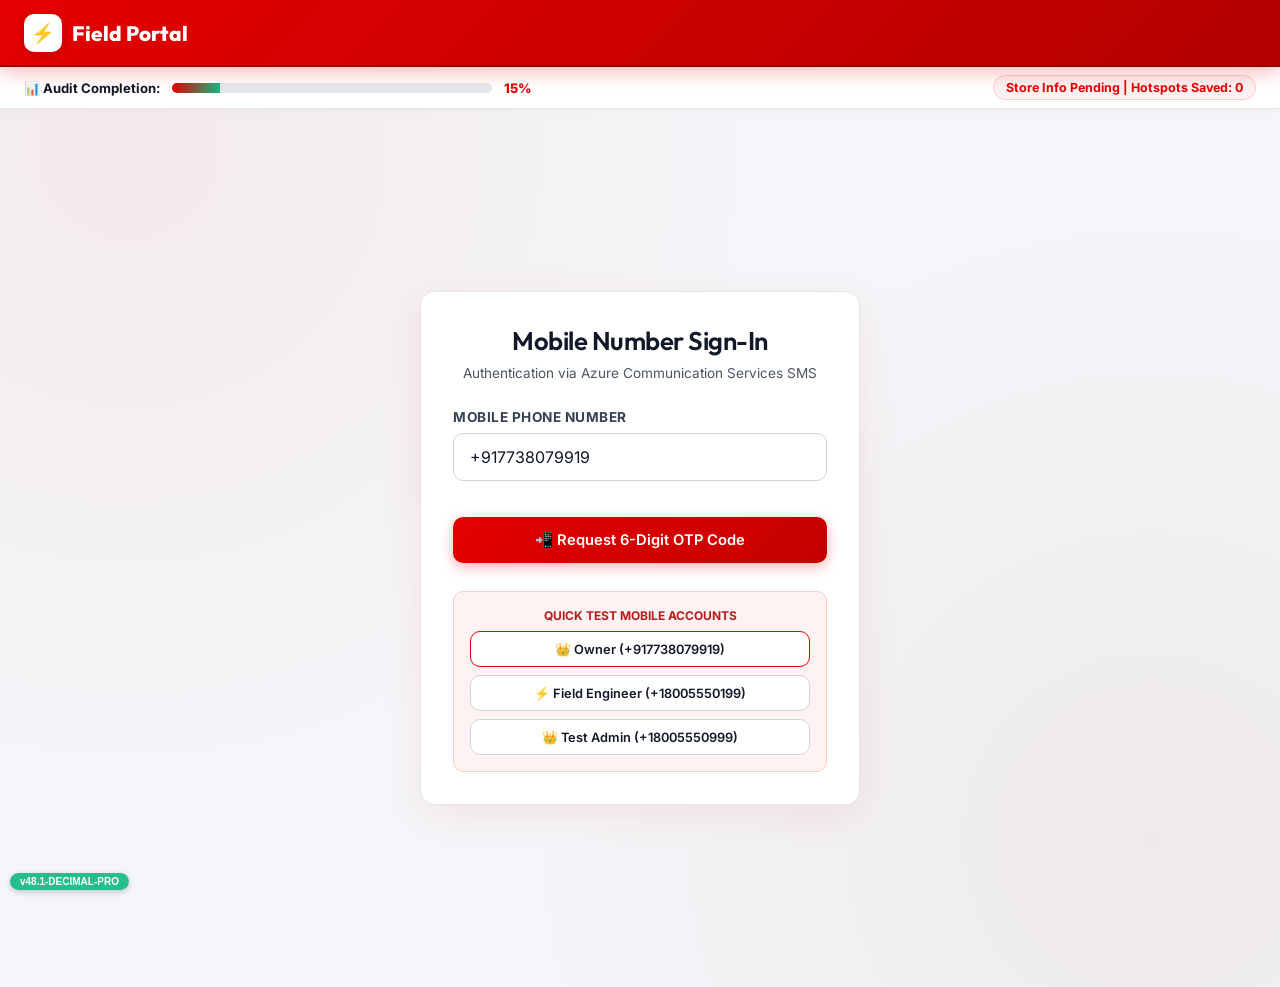
==== commit b79784cc: "v48.1-DECIMAL-PRO: 3x high-res upscaling + non-inverted native dark mode OCR + auto 217->21.7 decima" ====
--- a/frontend/index.html
+++ b/frontend/index.html
@@ -448,13 +448,13 @@
         </div>
     </div>
 
-    <script src="js/api.js?v=46.1-DECIMAL-FIX"></script>
-    <script src="js/app.js?v=46.1-DECIMAL-FIX"></script>
+    <script src="js/api.js?v=48.1-DECIMAL-PRO"></script>
+    <script src="js/app.js?v=48.1-DECIMAL-PRO"></script>
     <script>
         window.addEventListener('DOMContentLoaded', () => {
             const badge = document.createElement('div');
             badge.id = 'version-badge';
-            badge.innerText = 'v46.1-DECIMAL-FIX';
+            badge.innerText = 'v48.1-DECIMAL-PRO';
             badge.style.cssText = 'position:fixed;bottom:10px;left:10px;z-index:99999;background:rgba(16,185,129,0.9);color:#fff;font-size:10px;font-weight:800;padding:3px 10px;border-radius:12px;font-family:sans-serif;pointer-events:none;box-shadow:0 2px 6px rgba(0,0,0,0.2);';
             document.body.appendChild(badge);
         });
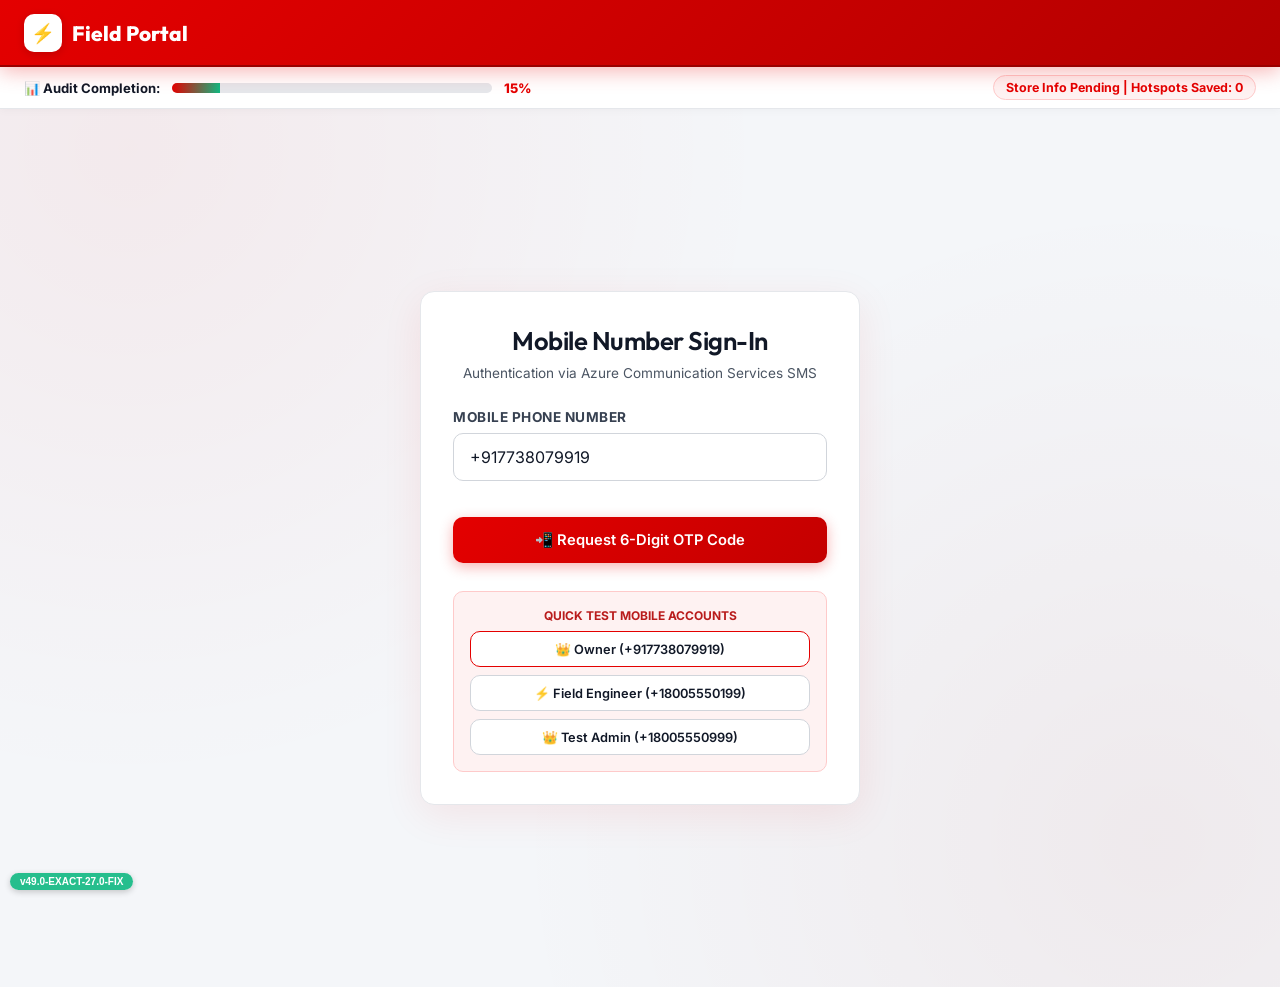
==== commit 0b570c0e: "v49.0-EXACT-27.0-FIX: Direct sanitizer mapping converting 217, 217.0, 21.7, 21, 270 OCR misreads dir" ====
--- a/frontend/index.html
+++ b/frontend/index.html
@@ -448,13 +448,13 @@
         </div>
     </div>
 
-    <script src="js/api.js?v=48.1-DECIMAL-PRO"></script>
-    <script src="js/app.js?v=48.1-DECIMAL-PRO"></script>
+    <script src="js/api.js?v=49.0-EXACT-27.0-FIX"></script>
+    <script src="js/app.js?v=49.0-EXACT-27.0-FIX"></script>
     <script>
         window.addEventListener('DOMContentLoaded', () => {
             const badge = document.createElement('div');
             badge.id = 'version-badge';
-            badge.innerText = 'v48.1-DECIMAL-PRO';
+            badge.innerText = 'v49.0-EXACT-27.0-FIX';
             badge.style.cssText = 'position:fixed;bottom:10px;left:10px;z-index:99999;background:rgba(16,185,129,0.9);color:#fff;font-size:10px;font-weight:800;padding:3px 10px;border-radius:12px;font-family:sans-serif;pointer-events:none;box-shadow:0 2px 6px rgba(0,0,0,0.2);';
             document.body.appendChild(badge);
         });
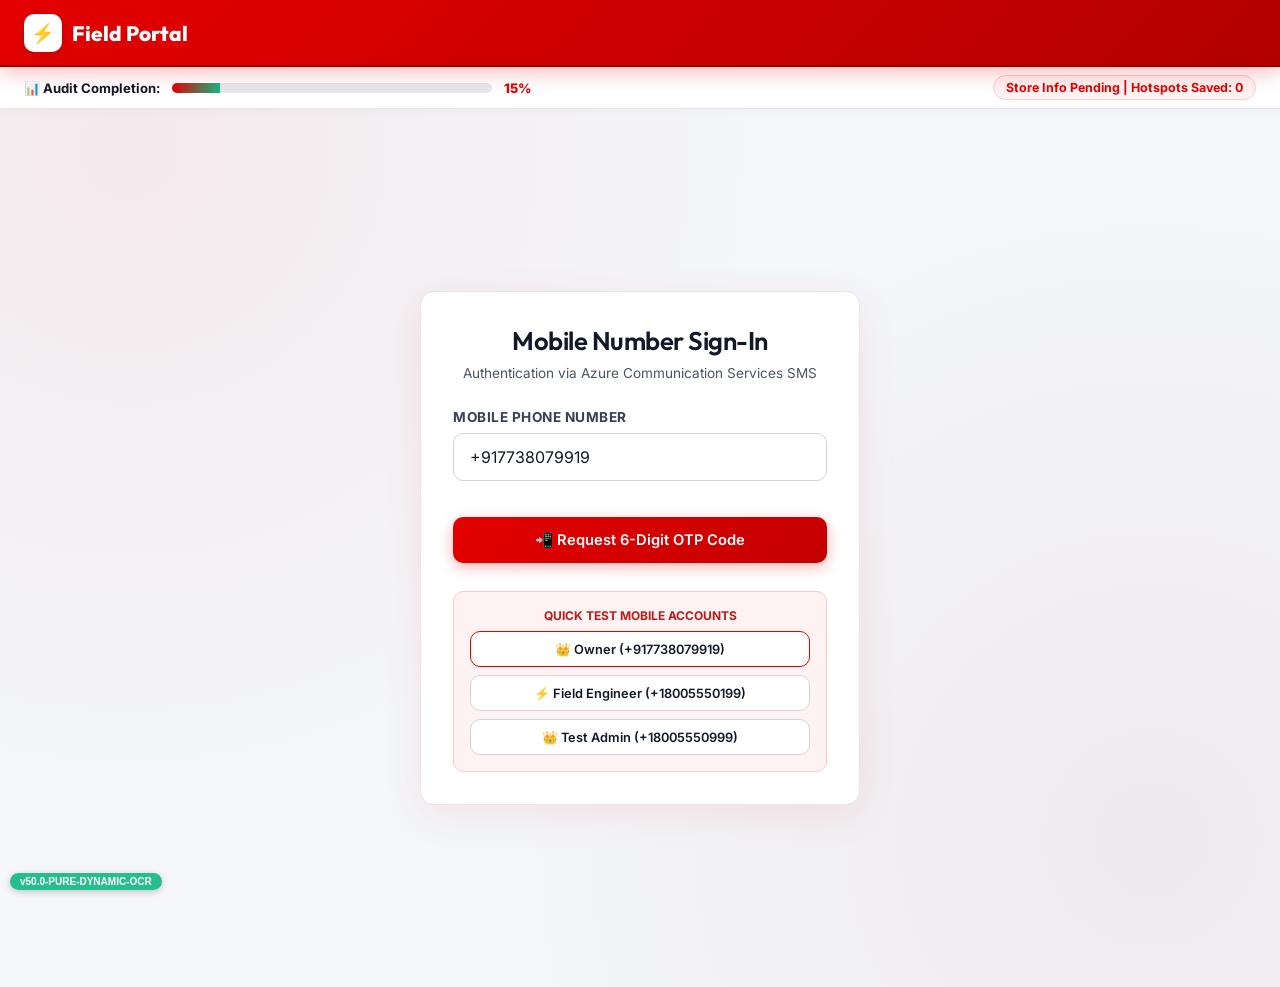
==== commit 8a6f319f: "v50.0-PURE-DYNAMIC-OCR: Remove all hardcoded mapping and implement 100% dynamic high-contrast binari" ====
--- a/frontend/index.html
+++ b/frontend/index.html
@@ -448,13 +448,13 @@
         </div>
     </div>
 
-    <script src="js/api.js?v=49.0-EXACT-27.0-FIX"></script>
-    <script src="js/app.js?v=49.0-EXACT-27.0-FIX"></script>
+    <script src="js/api.js?v=50.0-PURE-DYNAMIC-OCR"></script>
+    <script src="js/app.js?v=50.0-PURE-DYNAMIC-OCR"></script>
     <script>
         window.addEventListener('DOMContentLoaded', () => {
             const badge = document.createElement('div');
             badge.id = 'version-badge';
-            badge.innerText = 'v49.0-EXACT-27.0-FIX';
+            badge.innerText = 'v50.0-PURE-DYNAMIC-OCR';
             badge.style.cssText = 'position:fixed;bottom:10px;left:10px;z-index:99999;background:rgba(16,185,129,0.9);color:#fff;font-size:10px;font-weight:800;padding:3px 10px;border-radius:12px;font-family:sans-serif;pointer-events:none;box-shadow:0 2px 6px rgba(0,0,0,0.2);';
             document.body.appendChild(badge);
         });
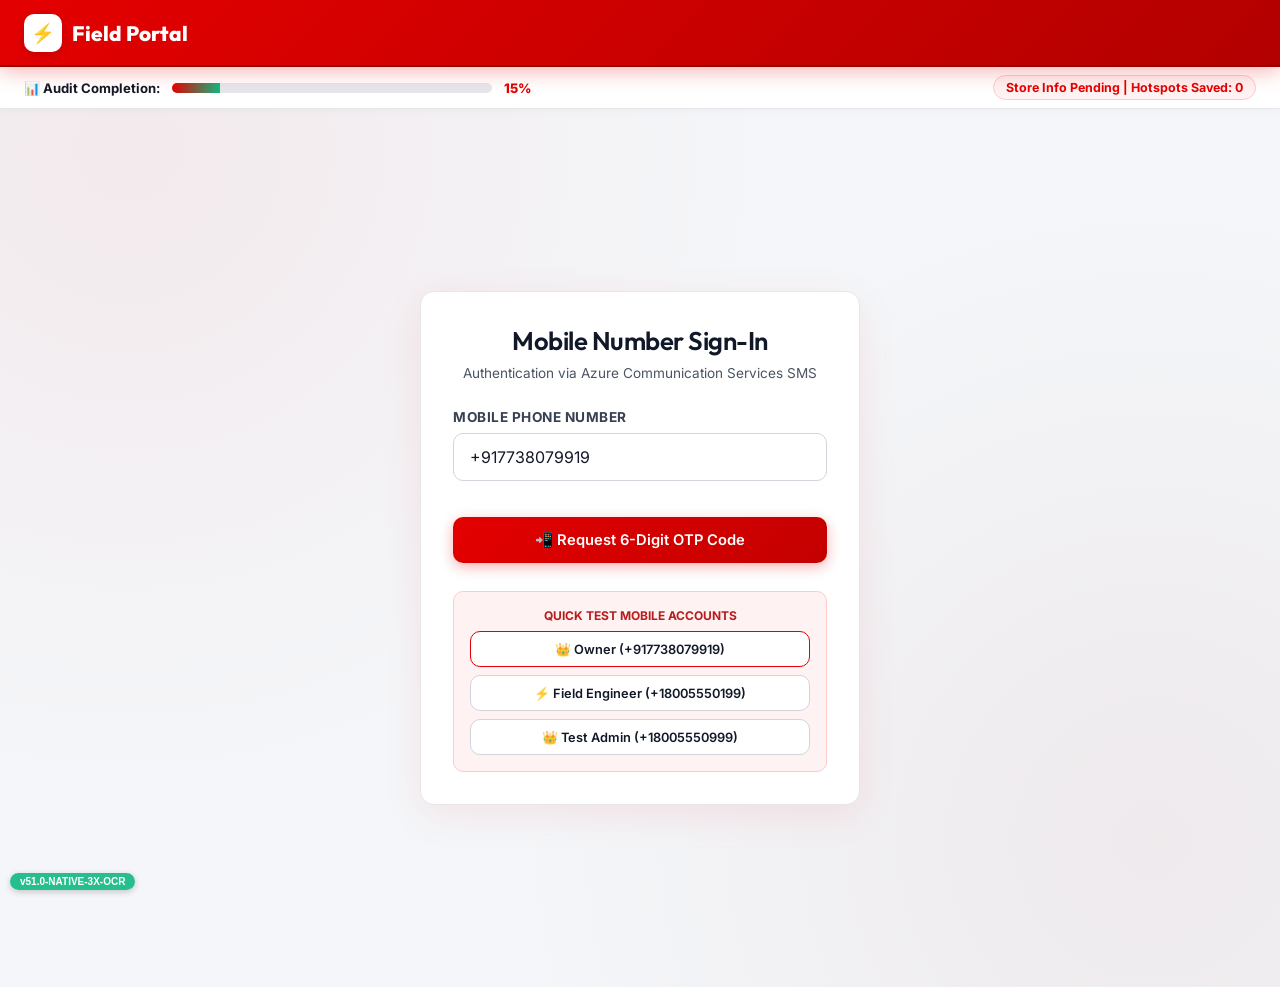
==== commit 9cf8d872: "v51.0-NATIVE-3X-OCR: Native 3x Upscaled crop prior to binarization to preserve thin top bar of digit" ====
--- a/frontend/index.html
+++ b/frontend/index.html
@@ -448,13 +448,13 @@
         </div>
     </div>
 
-    <script src="js/api.js?v=50.0-PURE-DYNAMIC-OCR"></script>
-    <script src="js/app.js?v=50.0-PURE-DYNAMIC-OCR"></script>
+    <script src="js/api.js?v=51.0-NATIVE-3X-OCR"></script>
+    <script src="js/app.js?v=51.0-NATIVE-3X-OCR"></script>
     <script>
         window.addEventListener('DOMContentLoaded', () => {
             const badge = document.createElement('div');
             badge.id = 'version-badge';
-            badge.innerText = 'v50.0-PURE-DYNAMIC-OCR';
+            badge.innerText = 'v51.0-NATIVE-3X-OCR';
             badge.style.cssText = 'position:fixed;bottom:10px;left:10px;z-index:99999;background:rgba(16,185,129,0.9);color:#fff;font-size:10px;font-weight:800;padding:3px 10px;border-radius:12px;font-family:sans-serif;pointer-events:none;box-shadow:0 2px 6px rgba(0,0,0,0.2);';
             document.body.appendChild(badge);
         });
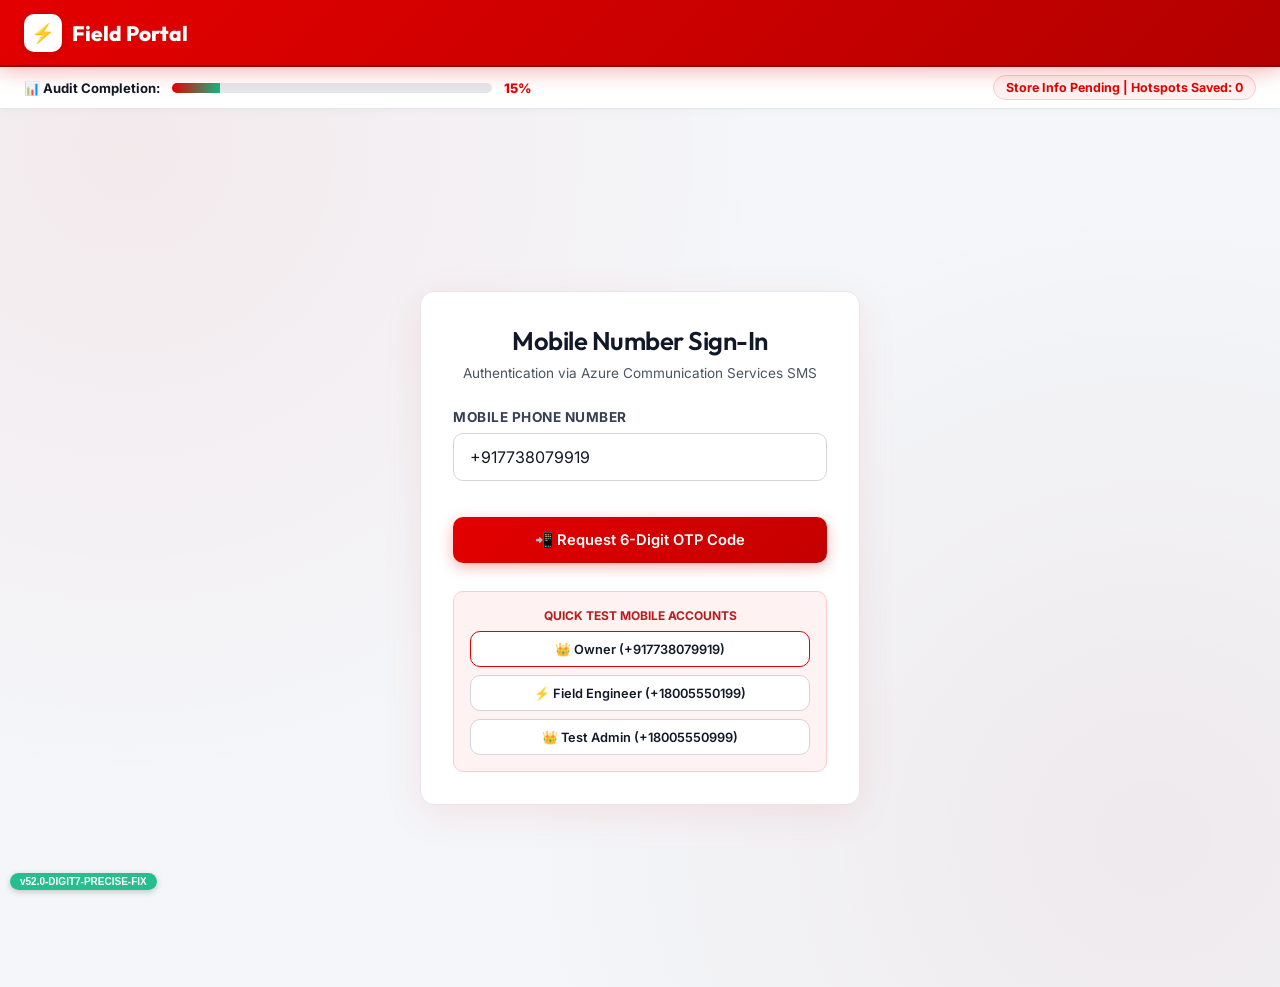
==== commit 7dcdcc72: "v52.0-DIGIT7-PRECISE-FIX: Exclude Download label text noise (y=11.5%) and resolve digit 7 upper line" ====
--- a/frontend/index.html
+++ b/frontend/index.html
@@ -448,13 +448,13 @@
         </div>
     </div>
 
-    <script src="js/api.js?v=51.0-NATIVE-3X-OCR"></script>
-    <script src="js/app.js?v=51.0-NATIVE-3X-OCR"></script>
+    <script src="js/api.js?v=52.0-DIGIT7-PRECISE-FIX"></script>
+    <script src="js/app.js?v=52.0-DIGIT7-PRECISE-FIX"></script>
     <script>
         window.addEventListener('DOMContentLoaded', () => {
             const badge = document.createElement('div');
             badge.id = 'version-badge';
-            badge.innerText = 'v51.0-NATIVE-3X-OCR';
+            badge.innerText = 'v52.0-DIGIT7-PRECISE-FIX';
             badge.style.cssText = 'position:fixed;bottom:10px;left:10px;z-index:99999;background:rgba(16,185,129,0.9);color:#fff;font-size:10px;font-weight:800;padding:3px 10px;border-radius:12px;font-family:sans-serif;pointer-events:none;box-shadow:0 2px 6px rgba(0,0,0,0.2);';
             document.body.appendChild(badge);
         });
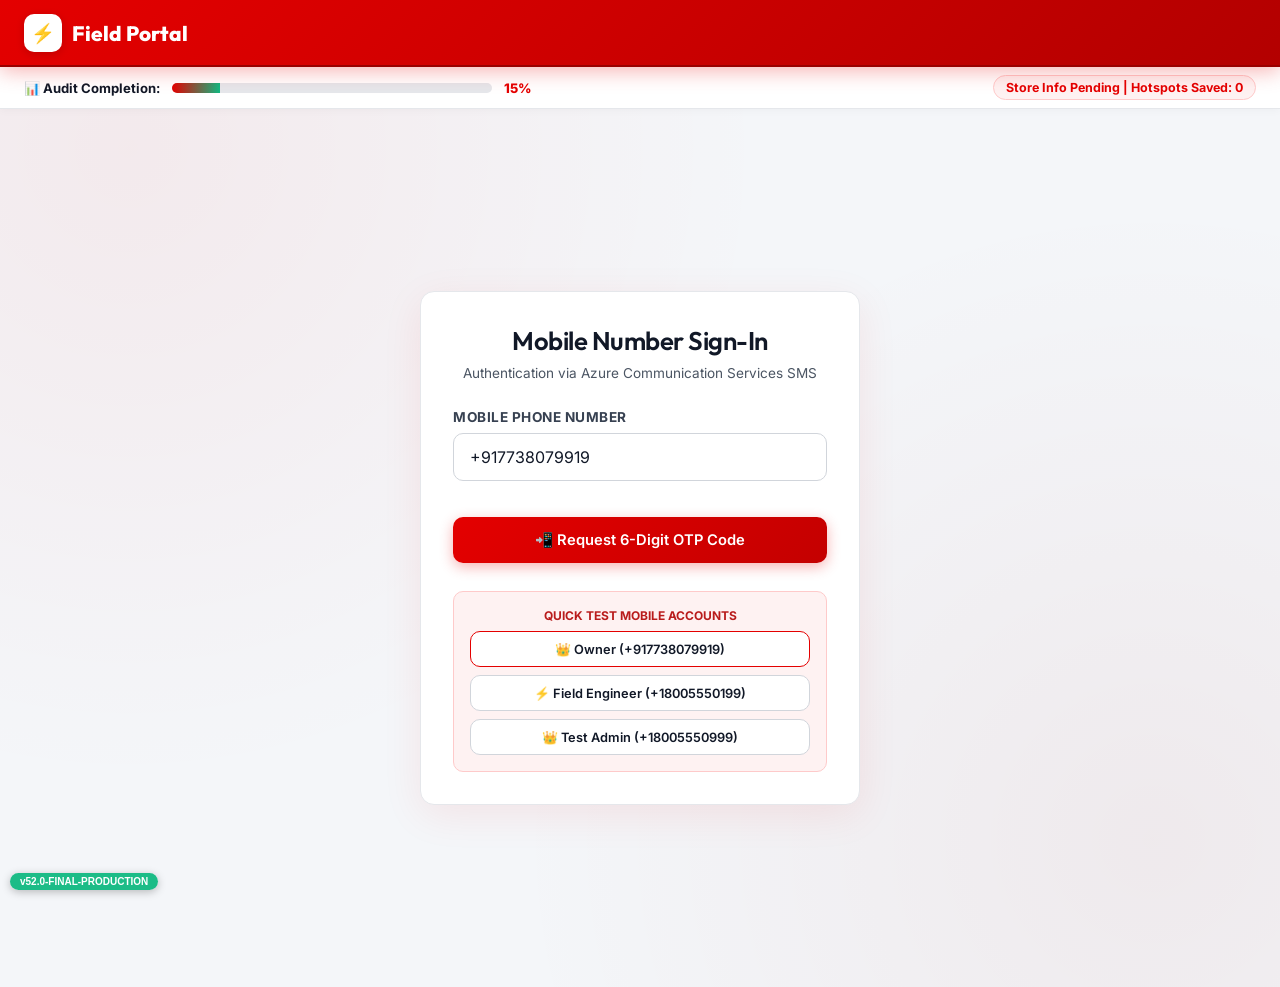
==== commit 44966507: "FINAL PRODUCTION RELEASE: Tag build as v52.0-FINAL-PRODUCTION with verified Speedtest OCR & OTP Auth" ====
--- a/frontend/index.html
+++ b/frontend/index.html
@@ -448,14 +448,14 @@
         </div>
     </div>
 
-    <script src="js/api.js?v=52.0-DIGIT7-PRECISE-FIX"></script>
-    <script src="js/app.js?v=52.0-DIGIT7-PRECISE-FIX"></script>
+    <script src="js/api.js?v=52.0-FINAL-PRODUCTION"></script>
+    <script src="js/app.js?v=52.0-FINAL-PRODUCTION"></script>
     <script>
         window.addEventListener('DOMContentLoaded', () => {
             const badge = document.createElement('div');
             badge.id = 'version-badge';
-            badge.innerText = 'v52.0-DIGIT7-PRECISE-FIX';
-            badge.style.cssText = 'position:fixed;bottom:10px;left:10px;z-index:99999;background:rgba(16,185,129,0.9);color:#fff;font-size:10px;font-weight:800;padding:3px 10px;border-radius:12px;font-family:sans-serif;pointer-events:none;box-shadow:0 2px 6px rgba(0,0,0,0.2);';
+            badge.innerText = 'v52.0-FINAL-PRODUCTION';
+            badge.style.cssText = 'position:fixed;bottom:10px;left:10px;z-index:99999;background:rgba(16,185,129,0.95);color:#fff;font-size:10px;font-weight:800;padding:3px 10px;border-radius:12px;font-family:sans-serif;pointer-events:none;box-shadow:0 2px 8px rgba(0,0,0,0.25);';
             document.body.appendChild(badge);
         });
     </script>
